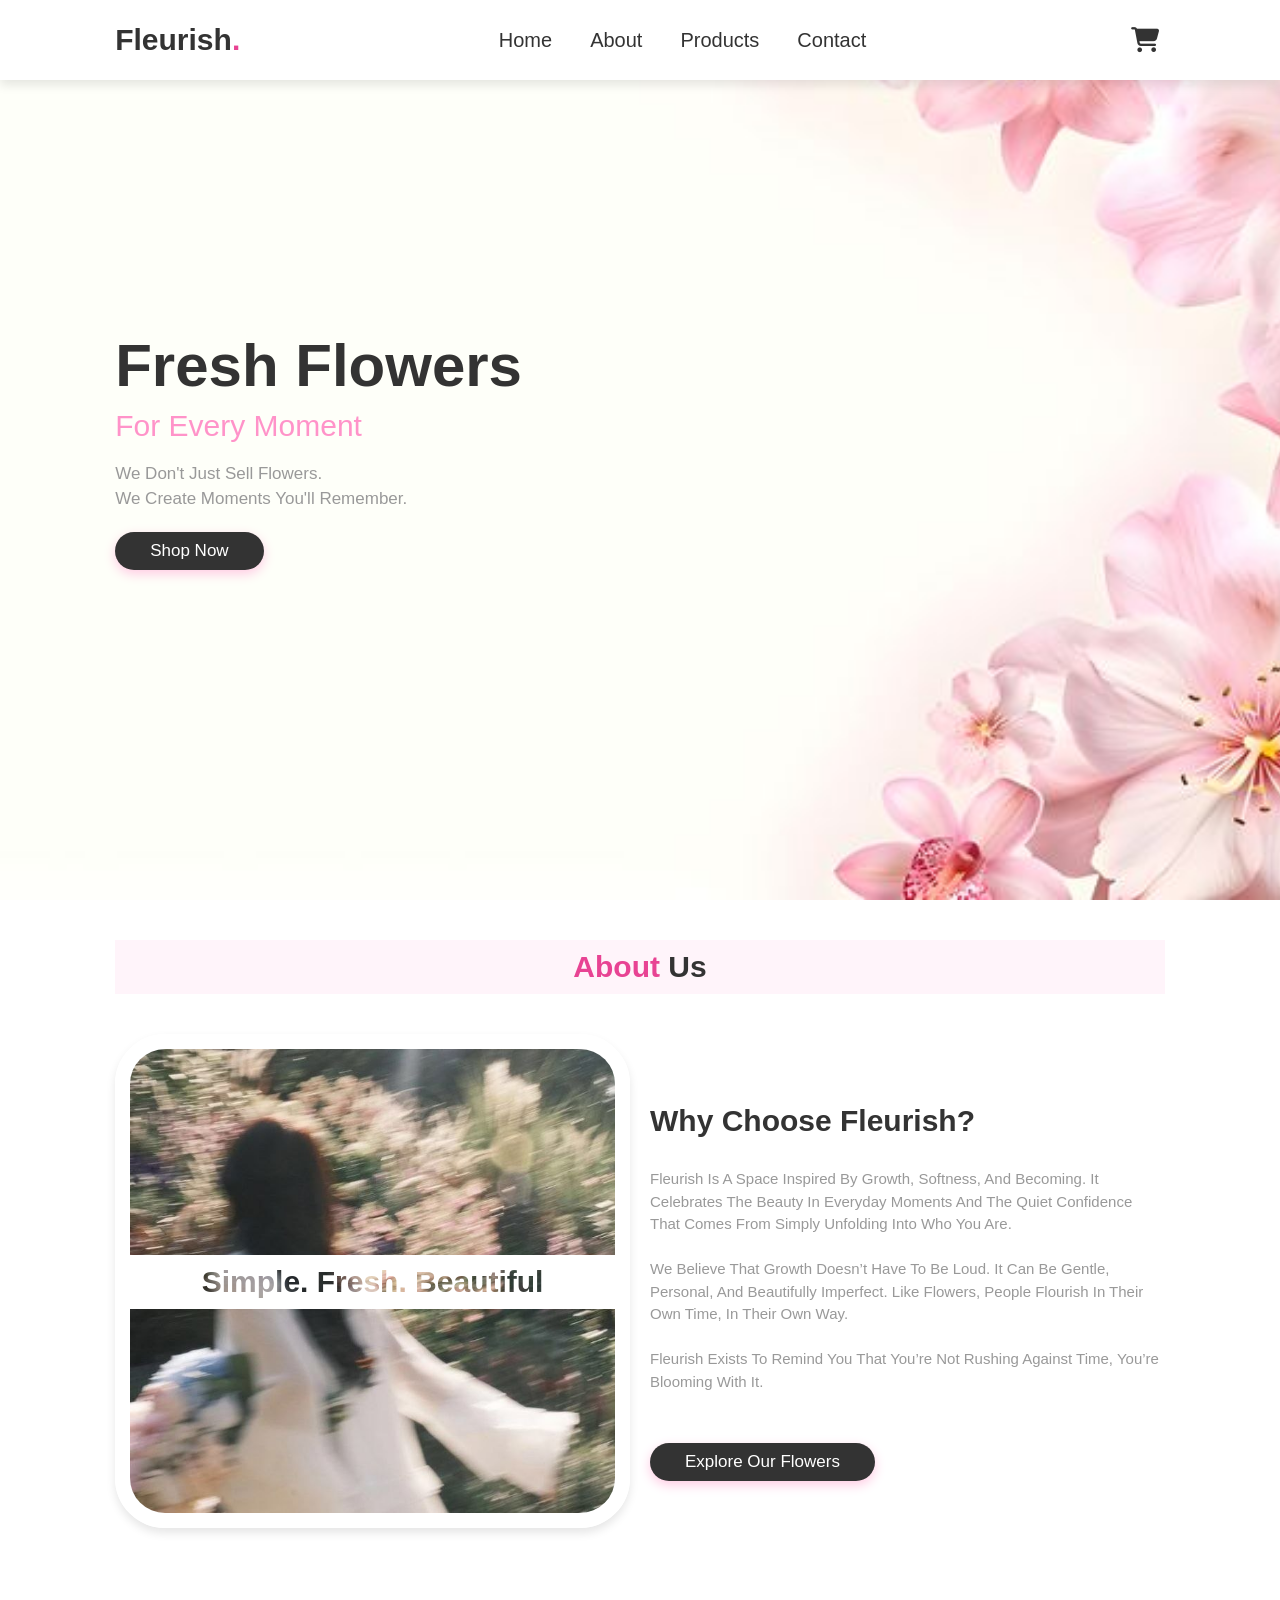
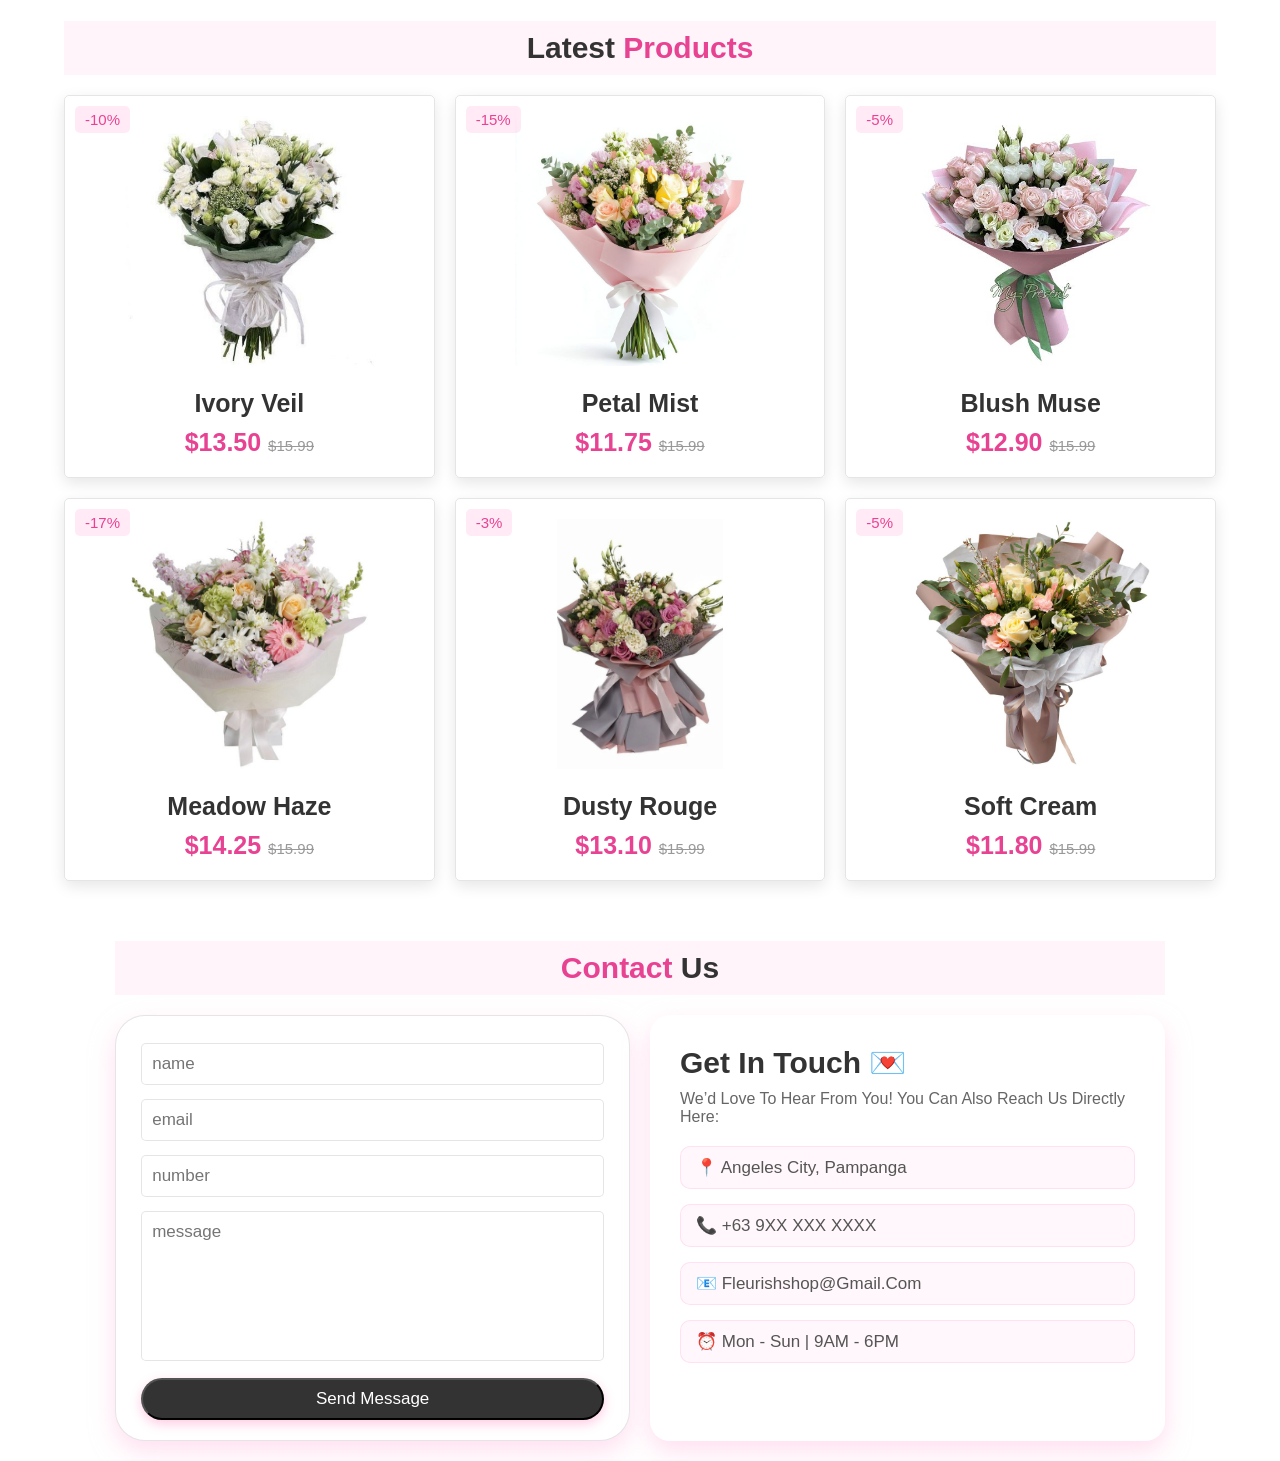
==== index.html @ f541d5a8 "Rename flower.html to index.html" ====
<!DOCTYPE html>
<html lang="en">
<head>
<meta charset="UTF-8">
<title>Fleurish 🌷</title>

<link rel="stylesheet" href="https://cdnjs.cloudflare.com/ajax/libs/font-awesome/6.5.0/css/all.min.css">
<link rel="stylesheet" href="flower1.css">
</head>

<body>

<header>

    <div class="menu-icon" onclick="toggleMenu()">
    <i class="fas fa-bars"></i></div>
    <a href="#" class="logo">fleurish<span>.</span></a>

    <nav class="navbar">
        <a href="#home">home</a>
        <a href="#about">about</a>
        <a href="#products">products</a>
        <a href="#contact">contact</a>
    </nav>

    <div class="icons">
        <a onclick="openCart()"><i class="fa-solid fa-cart-shopping"></i></a>

    </div>

</header>
<section class="home" id="home">

    <div class="content">
        <h3>Fresh Flowers</h3>
        <span>for Every Moment</span>
        <p>We Don't just sell flowers. <br>
            We create moments you'll remember.
        </p>
       <a href="#about" class="btn">Shop Now</a>
    </div>
</section>

<section class="about"  id="about">
    
    <h1 class="heading"> <span> about </span> us </h1>
    
    <div class="row">
        <div class="picture-container">
        <img src="images/aboutus.jpg" alt="about us";>
        <h3>Simple. Fresh. Beautiful</h3>
        </div>


    <div class="content">
        <h3>Why Choose Fleurish?</h3>

   <p> Fleurish is a space inspired by growth, softness, and becoming. It celebrates the beauty in everyday moments and the quiet confidence that comes from simply unfolding into who you are. <br>

<br> We believe that growth doesn’t have to be loud. It can be gentle, personal, and beautifully imperfect. Like flowers, people flourish in their own time, in their own way.<br>

<br> Fleurish exists to remind you that you’re not rushing against time, you’re blooming with it.</p>
       <a href="#products" class="btn">Explore our Flowers</a>
        </div>
    </div>
</section>

<section class="products" id="products">

    <h1 class="heading"> latest <span>products</span></h1>

    <div class="box-container">

        <div class="box">
            <span class="discount">-10%</span>
            <div class="image">
                <img src="images/white.jpg" alt="">
                <div class="icons">
                    <a href="#" class="fas fa-heart"></a>
                    <a href="#" class="cart-btn">add to cart</a>
                    <a href="#" class="fas fa-share"></a>
                </div>
            </div>
            <div class="content">
                <h3>Ivory Veil</h3>
                <div class="price"> $13.50 <span>$15.99</span></div>
            </div>
        </div>

     <div class="box">
            <span class="discount">-15%</span>
            <div class="image">
                <img src="images/pic2.jpg" alt="">
                <div class="icons">
                    <a href="#" class="fas fa-heart"></a>
                    <a href="#" class="cart-btn">add to cart</a>
                    <a href="#" class="fas fa-share"></a>
                </div>
            </div>
            <div class="content">
                <h3>Petal Mist</h3>
                <div class="price"> $11.75 <span>$15.99</span></div>
            </div>
        </div>

    <div class="box">
            <span class="discount">-5%</span>
            <div class="image">
                <img src="images/pic3.jpg" alt="">
                <div class="icons">
                    <a href="#" class="fas fa-heart"></a>
                    <a href="#" class="cart-btn">add to cart</a>
                    <a href="#" class="fas fa-share"></a>
                </div>
            </div>
            <div class="content">
                <h3>Blush Muse</h3>
                <div class="price"> $12.90 <span>$15.99</span></div>
            </div>
        </div>

        <div class="box">
            <span class="discount">-17%</span>
            <div class="image">
                <img src="images/pic4.jpg" alt="">
                <div class="icons">
                    <a href="#" class="fas fa-heart"></a>
                    <a href="#" class="cart-btn">add to cart</a>
                    <a href="#" class="fas fa-share"></a>
                </div>
            </div>
            <div class="content">
                <h3>Meadow Haze</h3>
                <div class="price"> $14.25 <span>$15.99</span></div>
            </div>
        </div>

        <div class="box">
            <span class="discount">-3%</span>
            <div class="image">
                <img src="images/purple.jpg" alt="">
                <div class="icons">
                    <a href="#" class="fas fa-heart"></a>
                    <a href="#" class="cart-btn">add to cart</a>
                    <a href="#" class="fas fa-share"></a>
                </div>
            </div>
            <div class="content">
                <h3>Dusty Rouge</h3>
                <div class="price"> $13.10 <span>$15.99</span></div>
            </div>
        </div>

        <div class="box">
            <span class="discount">-5%</span>
            <div class="image">
                <img src="images/pic9.jpg" alt="">
                <div class="icons">
                    <a href="#" class="fas fa-heart"></a>
                    <a href="#" class="cart-btn">add to cart</a>
                    <a href="#" class="fas fa-share"></a>
                </div>
            </div>
            <div class="content">
                <h3>Soft Cream</h3>
                <div class="price"> $11.80 <span>$15.99</span></div>
            </div>
        </div>
        </div>
 </section>

<section class="contact" id="contact">
    
    <h1 class="heading"> <span> contact </span>us</h1>

    <div class="row">

        <form action="">
            <input type="text" placeholder="name" class="box">
            <input type="email" placeholder="email" class="box">
            <input type="number" placeholder="number" class="box">
            <textarea name="" class="box" placeholder="message" id="" cols="30" rows="10"></textarea>
            <button type="button" class="btn" onclick="sendMessage()">Send Message</button>
        </form>
        <div class="details">
    <h3>Get in Touch 💌</h3>
    <p class="subtitle">We’d love to hear from you! You can also reach us directly here:</p>

    <div class="info">
        <p>📍 Angeles City, Pampanga</p>
        <p>📞 +63 9XX XXX XXXX</p>
        <p>📧 fleurishshop@gmail.com</p>
        <p>⏰ Mon - Sun | 9AM - 6PM</p>
    </div>
</div>
    </div>
</section>

    </div>

<div id="favPopup" class="fav-popup"> Added to Favorites</div>

<div id="cartPanel" class="cart-panel"> <!-- changed side-panel → cart-panel -->
    <h2>Your Cart 🛒</h2>

    <div id="cartItems">
        <p id="emptyMsg">Your cart is empty 😭</p>
    </div>

    <h3 id="totalPrice">Total: $0</h3>

    <div class="checkout-box">
        <h3>Delivery</h3>
        <select>
            <option>Standard</option>
            <option>Express</option>
            <option>Same Day</option>
        </select>

        <h3>Payment</h3>
        <div class="payment-method">
            <label><input type="radio" name="pay"> Cash on Delivery</label><br>
            <label><input type="radio" name="pay"> GCash</label><br>
            <label><input type="radio" name="pay"> Card</label>
        </div>

        <button onclick="checkout()">Place Order</button>
        <button onclick="closeCart()" class="close-btn">Close</button> <!-- fixed class -->
    </div>
</div>

<!-- LOADING -->
<div id="loading" class="popup">
    <h2>Processing Payment...</h2>
    <div class="loader"></div>
</div>

<!-- TOAST -->
<div id="toast"></div>

<div id="successPopup" class="success-popup">
    <h2>Order Successful.</h2>
    <p>Thank you for ordering!</p>
</div>

<script src="flower2.js"></script>

</body>
</html>
---- flower1.css ----
:root{
    --pink:#e84393;
}

*{
   margin: 0;
   padding: 0;
   box-sizing: border-box;
   font-family: Verdana, Geneva, Tahoma, sans-serif;
   text-decoration: none;
   text-transform: capitalize;
   transition: .2s linear;
}

html{
    font-size: 62.5%;
    scroll-behavior: smooth;
    overflow-x: hidden;
}

section{
    padding: 2rem 9%;
}

.heading{
    text-align: center;
    font-size: 4rem;
    color: #333;
    padding: 1rem;
    margin: 2rem 0;
    background: rgba(255,51,153,.05);
}

.heading span{
    color:var(--pink);
}

.btn{
    display: inline-block;
    margin-top: 1rem;
    border-radius: 5rem;
    background:#333;
    color:#fff;
    padding: .9rem 3.5rem;
    cursor: pointer;
    font-size: 1.7rem;
    gap: 1;
    box-shadow: 0 4px 12px rgb(255, 203, 227);
}

.btn:hover{
    background: var(--pink);
    transform: translateY(-3px);
    box-shadow: 0 8px 20px rgba (0,0,0,0.15);
}

header{
    position: fixed;
    top: 0;
    left: 0;
    right: 0;
    background: #fff;
    padding: 2rem 9%;
    display: flex;
    align-items: center;
    justify-content: space-between;
    z-index: 1000;
    box-shadow: 0 .5rem 1rem rgba(0,0,0,.1);
}

header .logo{
    font-size: 3rem;
    font-weight: bolder;
    color: #333;
}

header .logo span{
    color: var(--pink);
}

header .navbar{
    display: flex;
    gap: 3.8rem;
    flex: 1;
    justify-content: center;
}

header .navbar a{
    font-size: 2rem;
    color: #333;
}

header .navbar a:hover{
    color: var(--pink);
}

header .icons a{
    font-size: 2.5rem;
    color: #333;
}


.home{
   display: flex;
   align-items: center;
   min-height: 100vh;
   background: url("wallpaper.jpg") no-repeat;
   background-size: cover;
   background-position: center;
   
}

.home .content{
    max-width: 50rem;
}

.home .content h3{
    font-size: 6rem;
    color:#333;
}

.home .content span{
    font-size: 3rem;
    color: rgba(255, 137, 196, 0.918);
    padding: 1rem 0;
    line-height: 1.7;
}

.home .content p{
    font-size: 1.7rem;
    color:#999;
    padding: 1rem 0;
    line-height: 1.5;
}

@media (max-width:991px){
    html{
        font-size:55%;
    }

    header{
        padding:2rem;
    }

    section{
        padding:2rem;
    }
}

@media (max-width:768px){

    .menu-icon{
        display:block;
    }

    header .navbar{
        position:absolute;
        top:100%;
        left:-100%;
        width:100%;
        background:#fff;
        flex-direction:column;
        text-align:center;
        transition:0.3s;
        box-shadow:0 .5rem 1rem rgba(0,0,0,.1);
    }

    header .navbar a{
        display:block;
        padding:1.5rem;
        font-size:2rem;
    }

    header .navbar.active{
        left:0;
    }

      .products .box-container{
        grid-template-columns: repeat(2, 1fr);
    }

    .products .box-container .box{
        flex: 0 0 calc(50% - 2rem);
    }
}

header .icons{
    display: flex;
    align-items: center;
    gap: 1.5rem;
    margin-left:auto;
}

header .icons a{
    font-size: 2.5rem;
    color: #333;
    display: flex;
    align-items: center;
    justify-content: center;
    width: 4rem;
    height: 4rem;
}

header .icons a:hover{
    color: var(--pink);
}

.menu-icon{
    font-size: 3rem;
    cursor: pointer;
    display: none;
}
@media (max-width:450px){

    html{
        font-size:50%;
    }

    header{
        padding:2rem;
    }

    section{
        padding:2rem;
    }
    
     .products .box-container{
        gap: 1.5rem;
    }

     .products .box-container .box{
        flex: 0 0 100%;
        max-width: 100%;
    }
    
}

.heading{
    font-size: 3rem;
}

.about .row{
    display: flex;
    align-items: center;
    gap:2rem;
    flex-wrap: wrap;
    padding: 2rem 0;
    padding-bottom:3rem;
}

.about .row .picture-container{
    flex: 1 1 40rem;
    position: relative;
}

.about .row .picture-container img{
    width: 100%;
    border: 1.5rem solid #fff;
    border-radius: 5rem;
    box-shadow: 0 .5rem 1rem rgba(0,0,0,.1);
    height:100%;
    object-fit:cover;
}

.about .row .picture-container h3{
    position: absolute;
    top: 50%; transform: translateY(-50%);
    font-size: 3rem;
    background: #fff;
    width: 100%;
    padding: 1rem 2rem;
    text-align:center;
    mix-blend-mode: screen;
}

.about .row .content{
    flex:1 1 40rem;
}

.about .row .content h3{
    font-size: 3rem;
    line-height: 2.5;
    color: #333;
}

.about .row .content p{
    font-size: 1.5rem;
    color: #999;
    padding: 4rem 0;
    padding-top: 1rem;
    line-height: 1.5;
}

.products{
    padding: 2rem 5%;
}
.products .box-container{
    display:flex;
    flex-wrap: wrap;
    gap: 2rem;
    justify-content: center;
    align-items: stretch;
}

.products .box-container .box{
    flex: 1 1 300px;
    margin:0;
    box-shadow: 0 .5rem 1.5rem rgba(0,0,0,.1);
    border-radius: .5rem;
    border: .1rem solid rgba(0,0,0,.1);
    position: relative;
}

.products .box-container .box .discount{
    position: absolute;
    top:1rem; 
    left:1rem;
    padding: .5rem 1rem; 
    font-size: 1.5rem;
    color: var(--pink);
    background: rgba(255,51,153,.1);
    z-index: 1;
    border-radius: .5rem;
}

.products .box-container .box .image{
    position: relative;
    text-align: center;
    padding-top: 2rem;
    overflow: hidden;
}

.products .box-container .box .image img{
    height:25rem;
}

.products .box-container .box:hover .image img{
    transform: scale(1.1);
}

.products .box-container .box .image .icons{
    position:absolute;
    bottom:-7rem; left:0; right:0;
    display:flex;
}

.products .box-container .box:hover .image .icons{
    bottom:0;
}

.products .box-container .box .image .icons a{
    height:5rem;
    line-height: 5rem;
    font-size:2rem;
    width:50%;
    background: var(--pink);
    color: #fff;

}

.products .box-container .box .image .icons .cart-btn{
    border-left: .1rem solid #fff7;
    border-right: .1rem solid #fff7;
    width:100%;
}

.products .box-container .box .image .icons a:hover{
    background: #333;
}

.products .box-container .box .content{
    padding:2rem;
    text-align: center;
}

.products .box-container .box .content h3{
    font-size: 2.5rem;
    color:#333;
}

.products .box-container .box .content .price{
    font-size: 2.5rem;
    color:var(--pink);
    font-weight: bolder;
    padding-top: 1rem;
}

.products .box-container .box .content .price span{
    font-size: 1.5rem;
    color:#999;
    font-weight: lighter;
    text-decoration: line-through;
}

.contact .row{
    display:flex;
    flex-wrap:wrap;
    gap: 2rem;
    align-items: stretch; /* equal height */
}

/* FORM */
.contact .row form{
    flex:1 1 45rem;
    padding:2rem 2.5rem;
    box-shadow: 0 1rem 2.5rem rgba(255, 201, 228, .6);
    border: .1rem solid rgba(0,0,0,.1);
    background: #fff;
    border-radius: 3rem;

    display: flex;
    flex-direction: column;
}

/* INPUT BOX */
.contact .row form .box{
    padding:1rem;
    font-size: 1.7rem;
    color:#333;
    text-transform: none;
    border: .1rem solid rgba(0,0,0,.1);
    border-radius: .5rem;
    margin:.7rem 0;
    width:100%;
}

.contact .row form .box:focus{
    border-color: #ff69b4;
    box-shadow: 0 0 1.2rem rgba(255,105,180,.6);
    outline: none;
}

/* TEXTAREA */
.contact .row form textarea{
    height: 15rem;
    resize:none;
}

/* DETAILS CARD */
.contact .details{
    flex:1 1 45rem;
    padding: 3rem;
    background: #fff;
    border-radius: 2rem;
    box-shadow: 0 1rem 2.5rem rgba(255, 201, 228, .6);

    display: flex;
    flex-direction: column;
    justify-content: flex-start; /* FIX: prevents text being pushed down */
}

/* TITLE */
.contact .details h3{
    font-size: 3rem;
    margin-bottom: 1rem;
    color: #333;
    font-weight: 600;
}

/* SUBTITLE */
.contact .details .subtitle{
    font-size: 1.6rem;
    color: #666;
    margin-bottom: 2rem;
}

/* INFO WRAPPER */
.contact .details .info{
    display: flex;
    flex-direction: column;
    gap: 1.5rem;
}

/* INFO BOX */
.contact .details .info p{
    font-size: 1.7rem;
    color: #555;
    display: flex;
    align-items: center;
    gap: 1rem;
    padding: 1rem 1.5rem;
    background: #fff7fb;
    border-radius: 1rem;
    border: 1px solid rgba(255,105,180,.15);
    transition: 0.3s;
}

/* HOVER */
.contact .details .info p:hover{
    transform: translateX(5px);
    background: #ffe6f0;
}
/* ===== CART & WISHLIST UI ===== */
.cart-panel {
    position: fixed;
    top: 0;
    right: -100%;
    width: 400px; /* FIXED (from 350px) */
    max-width: 90%; /* ADDED */
    height: 100%;
    background: #fff;
    box-shadow: -5px 0 15px rgba(0,0,0,0.2);
    padding: 2rem;
    transition: 0.3s;
    z-index: 9999;
    overflow-y: auto;
}

.cart-panel.active {
    right: 0;
}

.cart-panel h2 {
    margin-bottom: 1rem;
}

/* ===== CART ITEM ===== */
.cart-item {
    display: flex;
    gap: 1.5rem;
    margin-bottom: 2rem;
    align-items: center;
}

.cart-item img {
    width: 60px;
    height: 60px;
    object-fit: cover;
    border-radius: 10px;
}

.cart-item h4 {
    font-size: 1.6rem !important;
    margin-bottom: 0.3rem;
}

.cart-item p {
    font-size: 1.3rem !important;
    color: #e84393;
}

/* ===== SIDE PANEL ===== */
.side-panel{
    position: fixed;
    top: 0;
    right: -100%;
    width: 350px;
    height: 100%;
    background: #fff;
    box-shadow: -2px 0 20px rgba(0,0,0,.2);
    z-index: 3000;
    padding: 2rem;
    overflow-y: auto;
    transition: .3s;
}

.side-panel.active{
    right: 0;
}

.item{
    display: flex;
    gap: 1.5rem;
    margin-bottom: 2rem;
    align-items: center;
    border-bottom: 1px solid #eee;
    padding-bottom: 1.2rem;
}

/* ===== IMAGE FIX ===== */
.item img {
    width: 75px;
    height: 75px;
    object-fit: cover;
    border-radius: 10px;
}

/* ===== PRICE FIX ===== */
.item p {
    font-size: 15px;
    font-weight: 500;
}

.item h4{
    font-size: 1.6rem !important;
    margin-bottom: 0.3rem;
}


/* ===== QTY ===== */
.qty{
    display: flex;
    gap: .5rem;
    align-items: center;
}

.qty button{
    padding: .3rem .7rem;
    border: none;
    background: var(--pink);
    color: #fff;
    cursor: pointer;
}

/* ===== CHECKOUT ===== */
.checkout-box{
    margin-top: 2rem;
    padding-top: 2rem;
    border-top: 1px solid #ddd;
}

/* ADDED SPACING FIX */
.checkout-box h3{
    margin-top: 1.5rem;
    margin-bottom: .5rem;
}

.checkout-box select{
    width: 100%;
    padding: .8rem;
    margin-top: .5rem;
    border-radius: 8px;
}

.payment-method{
    margin-top: 1rem;
}

/* ===== POPUPS ===== */
.popup{
     position: fixed; 
     top: 50%; 
     left: 50%; 
     transform: translate(-50%, -50%); 
     background: #fff; 
     padding: 2rem; 
     box-shadow: 0 0 20px rgba(0,0,0,.2); 
     display: none; 
     z-index: 2000; 
     border-radius: 1rem; 
     width: 320px; 
    }

/* ===== TOAST ===== */
#toast{
    position: fixed;
    bottom: 20px;
    right: 20px;
    background: #333;
    color: #fff;
    padding: 1rem 2rem;
    border-radius: 1rem;
    display: none;
    font-size: 1.4rem !important;
    z-index: 3000;
}

/* ===== LOADER ===== */
.loader{
    width: 50px;
    height: 50px;
    border: 5px solid #ddd;
    border-top: 5px solid var(--pink);
    border-radius: 50%;
    animation: spin 1s linear infinite;
    margin: 1rem auto;
}

@keyframes spin{
    100%{transform: rotate(360deg);}
}

/* ===== FAVORITE POPUP ===== */
.fav-popup {
    position: fixed;
    top: 50%;
    left: 50%;
    transform: translate(-50%, -50%) scale(0.5);
    background: #e84393;
    color: #fff;
    padding: 1.5rem 3rem;
    border-radius: 20px;
    font-size: 2rem;
    opacity: 0;
    z-index: 9999;
    transition: 0.3s ease;
}

.fav-popup.show {
    opacity: 1;
    transform: translate(-50%, -50%) scale(1);
}

/* ===== BUTTON FIXES ===== */
.checkout-box button{
    width: 100%;
    padding: 1.2rem;
    font-size: 1.6rem;
    border: none;
    border-radius: 10px;
    background: var(--pink);
    color: #fff;
    cursor: pointer;
    margin-top: 1rem;
    transition: 0.3s;
}

.checkout-box button:hover{
    background: #333;
}

.close-btn{
    width: 100%;
    padding: 1.2rem;
    font-size: 1.6rem;
    border: none;
    border-radius: 10px;
    background: #333;
    color: #fff;
    cursor: pointer;
    margin-top: 1rem;
    transition: 0.3s;
}

.close-btn:hover{
    background: var(--pink);
}

/* ===== SUCCESS POPUP ===== */
.success-popup{
    position: fixed;
    top: 50%;
    left: 50%;
    transform: translate(-50%, -50%) scale(0.7);
    background: whitesmoke;
    padding: 3rem;
    border-radius: 20px;
    text-align: center;
    box-shadow: 0 0 25px rgba(0,0,0,.2);
    z-index: 9999;
    display: none;
    transition: 0.3s ease;
}

.success-popup.show{
    display: block;
    transform: translate(-50%, -50%) scale(1);
}

.success-popup h2{
    font-size: 2.5rem;
    color: var(--pink);
    margin-bottom: 1rem;
}

.success-popup p{
    font-size: 1.5rem;
    color: #333;
}

/* ===== ENSURE BASE FONT SIZE ===== */
body{
    font-size: 15px;
}

#loading.popup {
    width: 320px;
    padding: 2rem;
    text-align: center;
}

#loading.popup h2 {
    font-size: 1.8rem;
    margin-bottom: 1rem;
}
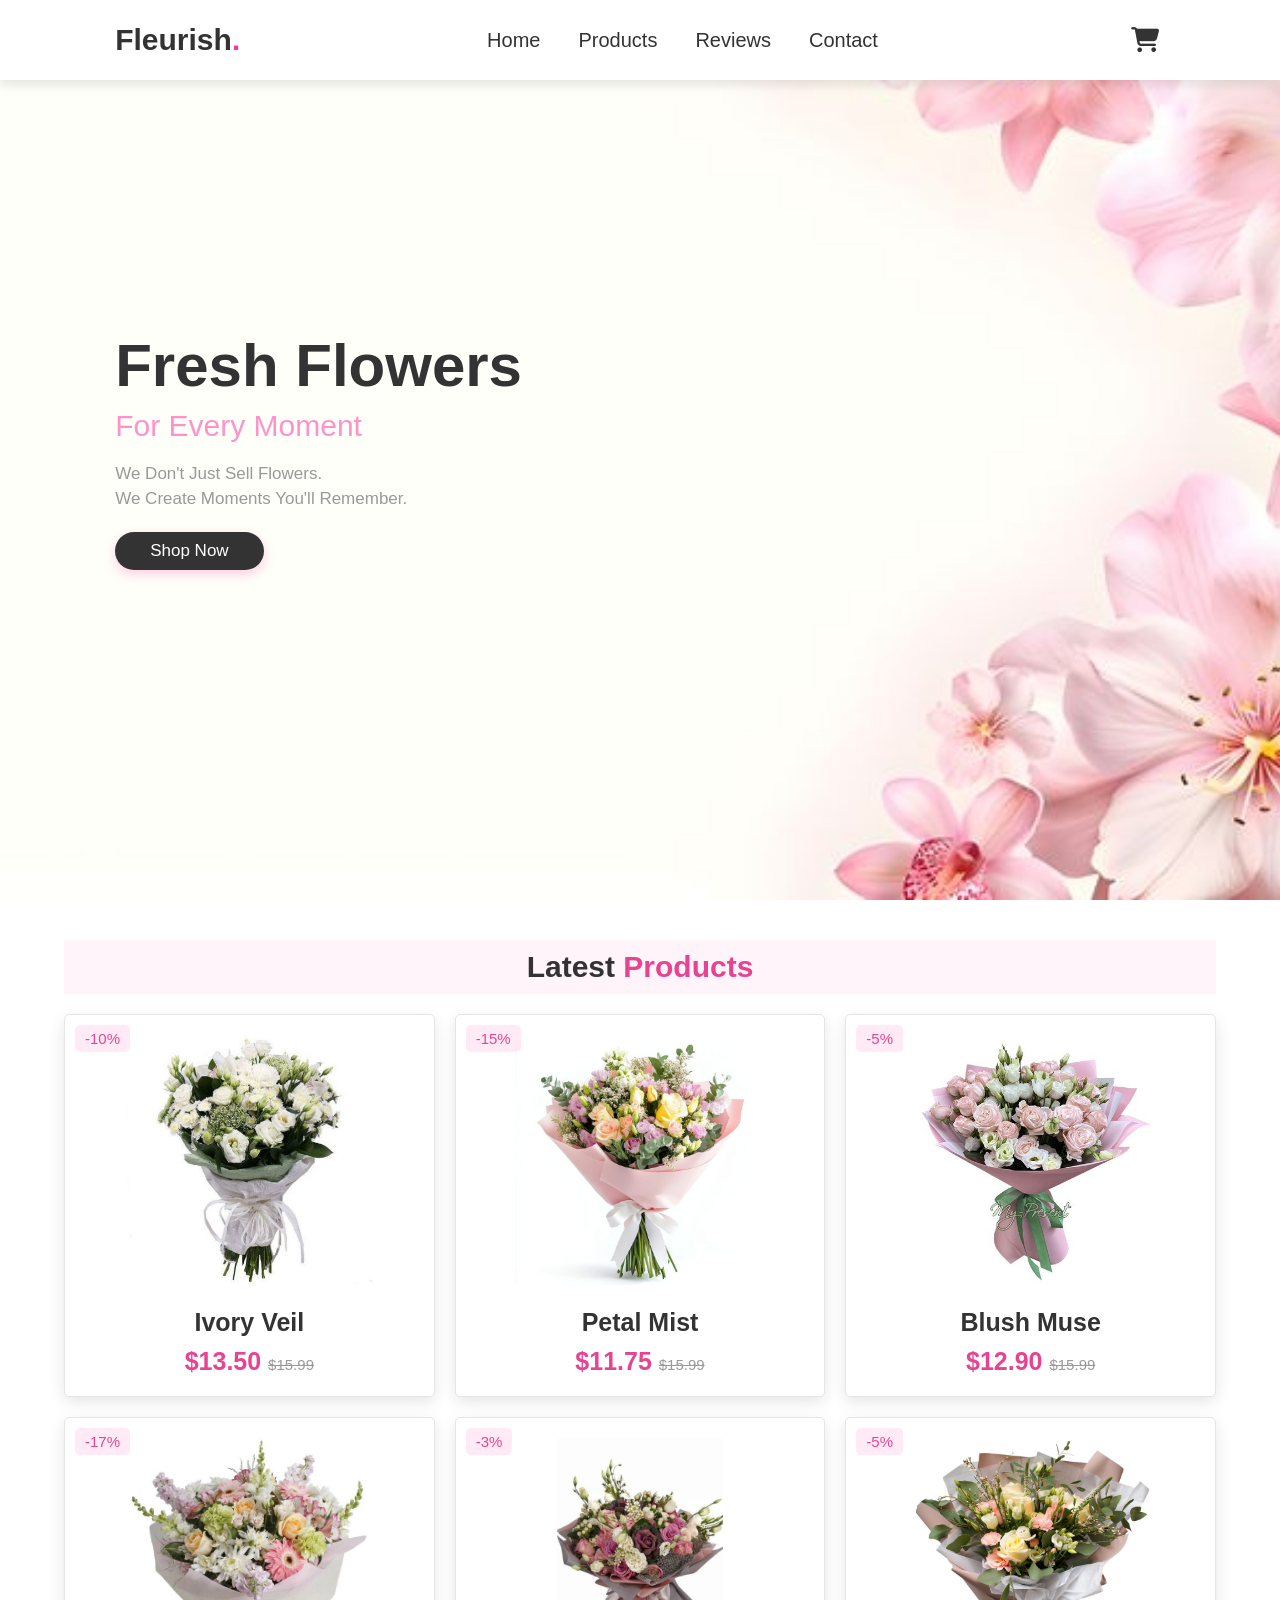
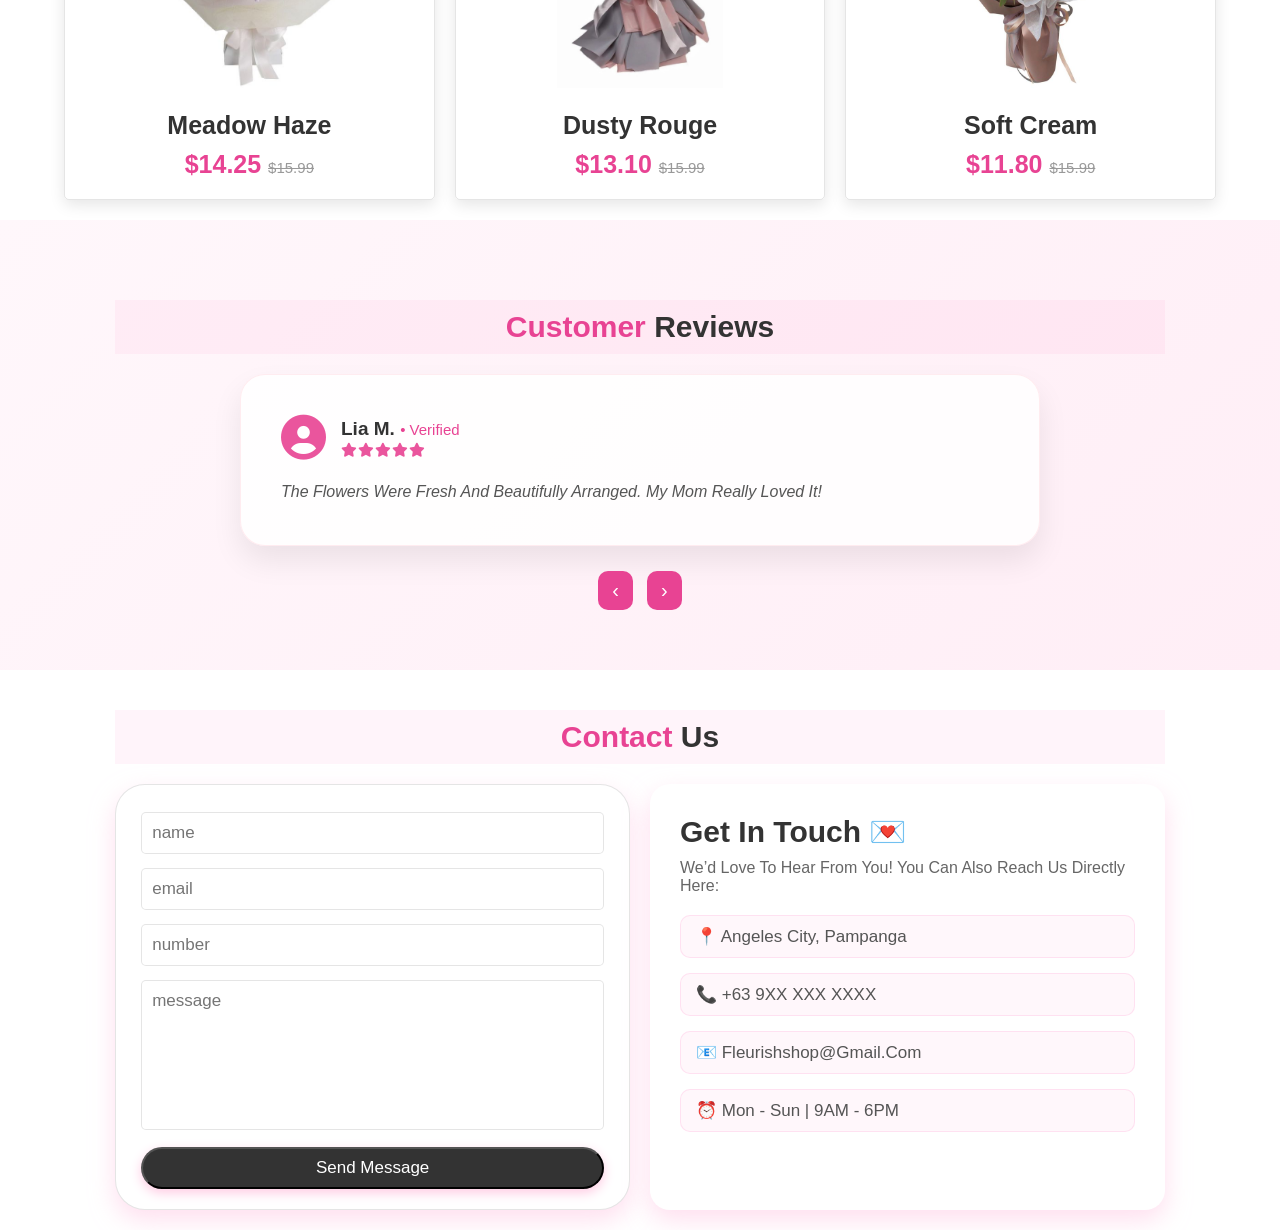
==== commit 62706911: "updated website" ====
--- a/index.html
+++ b/index.html
@@ -5,21 +5,22 @@
 <title>Fleurish 🌷</title>
 
 <link rel="stylesheet" href="https://cdnjs.cloudflare.com/ajax/libs/font-awesome/6.5.0/css/all.min.css">
-<link rel="stylesheet" href="flower1.css">
+<link rel="stylesheet" href="style.css">
+
 </head>
 
+
 <body>
 
 <header>
-
     <div class="menu-icon" onclick="toggleMenu()">
     <i class="fas fa-bars"></i></div>
     <a href="#" class="logo">fleurish<span>.</span></a>
 
     <nav class="navbar">
         <a href="#home">home</a>
-        <a href="#about">about</a>
         <a href="#products">products</a>
+        <a href="#reviews">reviews</a>
         <a href="#contact">contact</a>
     </nav>
 
@@ -37,31 +38,7 @@
         <p>We Don't just sell flowers. <br>
             We create moments you'll remember.
         </p>
-       <a href="#about" class="btn">Shop Now</a>
-    </div>
-</section>
-
-<section class="about"  id="about">
-    
-    <h1 class="heading"> <span> about </span> us </h1>
-    
-    <div class="row">
-        <div class="picture-container">
-        <img src="images/aboutus.jpg" alt="about us";>
-        <h3>Simple. Fresh. Beautiful</h3>
-        </div>
-
-
-    <div class="content">
-        <h3>Why Choose Fleurish?</h3>
-
-   <p> Fleurish is a space inspired by growth, softness, and becoming. It celebrates the beauty in everyday moments and the quiet confidence that comes from simply unfolding into who you are. <br>
-
-<br> We believe that growth doesn’t have to be loud. It can be gentle, personal, and beautifully imperfect. Like flowers, people flourish in their own time, in their own way.<br>
-
-<br> Fleurish exists to remind you that you’re not rushing against time, you’re blooming with it.</p>
-       <a href="#products" class="btn">Explore our Flowers</a>
-        </div>
+       <a href="#products" class="btn">Shop Now</a>
     </div>
 </section>
 
@@ -168,6 +145,101 @@
         </div>
         </div>
  </section>
+
+ <section class="reviews" id="reviews">
+
+  <h1 class="heading"><span>customer</span> reviews</h1>
+
+  <div class="review-container">
+  <div class="review-box active">
+  <div class="user">
+    <i class="fa-solid fa-circle-user"></i>
+    <div>
+      <h3>Lia M. <span class="review-meta">• Verified</span></h3>
+      <div class="stars">
+        <i class="fas fa-star"></i>
+        <i class="fas fa-star"></i>
+        <i class="fas fa-star"></i>
+        <i class="fas fa-star"></i>
+        <i class="fas fa-star"></i>
+      </div>
+    </div>
+  </div>
+  <p>The flowers were fresh and beautifully arranged. My mom really loved it!</p>
+</div>
+
+<div class="review-box">
+  <div class="user">
+    <i class="fa-solid fa-circle-user"></i>
+    <div>
+      <h3>Noah R. <span class="review-meta">• Verified</span></h3>
+      <div class="stars">
+        <i class="fas fa-star"></i>
+        <i class="fas fa-star"></i>
+        <i class="fas fa-star"></i>
+        <i class="fas fa-star"></i>
+      </div>
+    </div>
+  </div>
+  <p>Very elegant bouquet. Perfect gift choice.</p>
+</div>
+
+<div class="review-box">
+  <div class="user">
+    <i class="fa-solid fa-circle-user"></i>
+    <div>
+      <h3>Ava K. <span class="review-meta">• Verified</span></h3>
+      <div class="stars">
+        <i class="fas fa-star"></i>
+        <i class="fas fa-star"></i>
+        <i class="fas fa-star"></i>
+        <i class="fas fa-star"></i>
+        <i class="fas fa-star"></i>
+      </div>
+    </div>
+  </div>
+  <p>Fast delivery and amazing quality. Highly recommended!</p>
+</div>
+
+<div class="review-box">
+  <div class="user">
+    <i class="fa-solid fa-circle-user"></i>
+    <div>
+      <h3>Eli S. <span class="review-meta">• Verified</span></h3>
+      <div class="stars">
+        <i class="fas fa-star"></i>
+        <i class="fas fa-star"></i>
+        <i class="fas fa-star"></i>
+        <i class="fas fa-star"></i>
+      </div>
+    </div>
+  </div>
+  <p>The bouquet looked exactly like the photos. Very satisfied!</p>
+</div>
+
+<div class="review-box">
+  <div class="user">
+    <i class="fa-solid fa-circle-user"></i>
+    <div>
+      <h3>Ella T. <span class="review-meta">• Verified</span></h3>
+      <div class="stars">
+        <i class="fas fa-star"></i>
+        <i class="fas fa-star"></i>
+        <i class="fas fa-star"></i>
+        <i class="fas fa-star"></i>
+        <i class="fas fa-star"></i>
+      </div>
+    </div>
+  </div>
+  <p>Perfect gift. Very aesthetic and fresh flowers.</p>
+</div>
+  </div>
+  <div class="review-controls">
+    <button onclick="prevReview()">‹</button>
+    <button onclick="nextReview()">›</button>
+  </div>
+
+</section>
 
 <section class="contact" id="contact">
     
@@ -243,7 +315,7 @@
     <p>Thank you for ordering!</p>
 </div>
 
-<script src="flower2.js"></script>
+<script src="script.js"></script>
 
 </body>
 </html>
--- a/style.css
+++ b/style.css
@@ -0,0 +1,846 @@
+:root{
+    --pink:#e84393;
+}
+
+*{
+   margin: 0;
+   padding: 0;
+   box-sizing: border-box;
+   font-family: Verdana, Geneva, Tahoma, sans-serif;
+   text-decoration: none;
+   text-transform: capitalize;
+   transition: .2s linear;
+}
+
+html{
+    font-size: 62.5%;
+    scroll-behavior: smooth;
+    overflow-x: hidden;
+}
+
+section{
+    padding: 2rem 9%;
+}
+
+.heading{
+    text-align: center;
+    font-size: 4rem;
+    color: #333;
+    padding: 1rem;
+    margin: 2rem 0;
+    background: rgba(255,51,153,.05);
+}
+
+.heading span{
+    color:var(--pink);
+}
+
+.btn{
+    display: inline-block;
+    margin-top: 1rem;
+    border-radius: 5rem;
+    background:#333;
+    color:#fff;
+    padding: .9rem 3.5rem;
+    cursor: pointer;
+    font-size: 1.7rem;
+    gap: 1;
+    box-shadow: 0 4px 12px rgb(255, 203, 227);
+}
+
+.btn:hover{
+    background: var(--pink);
+    transform: translateY(-3px);
+    box-shadow: 0 8px 20px rgba (0,0,0,0.15);
+}
+
+header{
+    position: fixed;
+    top: 0;
+    left: 0;
+    right: 0;
+    background: #fff;
+    padding: 2rem 9%;
+    display: flex;
+    align-items: center;
+    justify-content: space-between;
+    z-index: 1000;
+    box-shadow: 0 .5rem 1rem rgba(0,0,0,.1);
+}
+
+header .logo{
+    font-size: 3rem;
+    font-weight: bolder;
+    color: #333;
+}
+
+header .logo span{
+    color: var(--pink);
+}
+
+header .navbar{
+    display: flex;
+    gap: 3.8rem;
+    flex: 1;
+    justify-content: center;
+}
+
+header .navbar a{
+    font-size: 2rem;
+    color: #333;
+}
+
+header .navbar a:hover{
+    color: var(--pink);
+}
+
+header .icons a{
+    font-size: 2.5rem;
+    color: #333;
+}
+
+
+.home{
+   display: flex;
+   align-items: center;
+   min-height: 100vh;
+   background: url("images/wallpaper.jpg") no-repeat;
+   background-size: cover;
+   background-position: center;
+   
+}
+
+.home .content{
+    max-width: 50rem;
+}
+
+.home .content h3{
+    font-size: 6rem;
+    color:#333;
+}
+
+.home .content span{
+    font-size: 3rem;
+    color: rgba(255, 137, 196, 0.918);
+    padding: 1rem 0;
+    line-height: 1.7;
+}
+
+.home .content p{
+    font-size: 1.7rem;
+    color:#999;
+    padding: 1rem 0;
+    line-height: 1.5;
+}
+
+@media (max-width:991px){
+    html{
+        font-size:55%;
+    }
+
+    header{
+        padding:2rem;
+    }
+
+    section{
+        padding:2rem;
+    }
+}
+
+@media (max-width:768px){
+
+    .menu-icon{
+        display:block;
+    }
+
+    header .navbar{
+        position:absolute;
+        top:100%;
+        left:-100%;
+        width:100%;
+        background:#fff;
+        flex-direction:column;
+        text-align:center;
+        transition:0.3s;
+        box-shadow:0 .5rem 1rem rgba(0,0,0,.1);
+    }
+
+    header .navbar a{
+        display:block;
+        padding:1.5rem;
+        font-size:2rem;
+    }
+
+    header .navbar.active{
+        left:0;
+    }
+
+      .products .box-container{
+        grid-template-columns: repeat(2, 1fr);
+    }
+
+    .products .box-container .box{
+        flex: 0 0 calc(50% - 2rem);
+    }
+}
+
+header .icons{
+    display: flex;
+    align-items: center;
+    gap: 1.5rem;
+    margin-left:auto;
+}
+
+header .icons a{
+    font-size: 2.5rem;
+    color: #333;
+    display: flex;
+    align-items: center;
+    justify-content: center;
+    width: 4rem;
+    height: 4rem;
+}
+
+header .icons a:hover{
+    color: var(--pink);
+}
+
+.menu-icon{
+    font-size: 3rem;
+    cursor: pointer;
+    display: none;
+}
+@media (max-width:450px){
+
+    html{
+        font-size:50%;
+    }
+
+    header{
+        padding:2rem;
+    }
+
+    section{
+        padding:2rem;
+    }
+    
+     .products .box-container{
+        gap: 1.5rem;
+    }
+
+     .products .box-container .box{
+        flex: 0 0 100%;
+        max-width: 100%;
+    }
+    
+}
+
+.heading{
+    font-size: 3rem;
+}
+
+.products{
+    padding: 2rem 5%;
+}
+.products .box-container{
+    display:flex;
+    flex-wrap: wrap;
+    gap: 2rem;
+    justify-content: center;
+    align-items: stretch;
+}
+
+.products .box-container .box{
+    flex: 1 1 300px;
+    margin:0;
+    box-shadow: 0 .5rem 1.5rem rgba(0,0,0,.1);
+    border-radius: .5rem;
+    border: .1rem solid rgba(0,0,0,.1);
+    position: relative;
+}
+
+.products .box-container .box .discount{
+    position: absolute;
+    top:1rem; 
+    left:1rem;
+    padding: .5rem 1rem; 
+    font-size: 1.5rem;
+    color: var(--pink);
+    background: rgba(255,51,153,.1);
+    z-index: 1;
+    border-radius: .5rem;
+}
+
+.products .box-container .box .image{
+    position: relative;
+    text-align: center;
+    padding-top: 2rem;
+    overflow: hidden;
+}
+
+.products .box-container .box .image img{
+    height:25rem;
+}
+
+.products .box-container .box:hover .image img{
+    transform: scale(1.1);
+}
+
+.products .box-container .box .image .icons{
+    position:absolute;
+    bottom:-7rem; left:0; right:0;
+    display:flex;
+}
+
+.products .box-container .box:hover .image .icons{
+    bottom:0;
+}
+
+.products .box-container .box .image .icons a{
+    height:5rem;
+    line-height: 5rem;
+    font-size:2rem;
+    width:50%;
+    background: var(--pink);
+    color: #fff;
+
+}
+
+.products .box-container .box .image .icons .cart-btn{
+    border-left: .1rem solid #fff7;
+    border-right: .1rem solid #fff7;
+    width:100%;
+}
+
+.products .box-container .box .image .icons a:hover{
+    background: #333;
+}
+
+.products .box-container .box .content{
+    padding:2rem;
+    text-align: center;
+}
+
+.products .box-container .box .content h3{
+    font-size: 2.5rem;
+    color:#333;
+}
+
+.products .box-container .box .content .price{
+    font-size: 2.5rem;
+    color:var(--pink);
+    font-weight: bolder;
+    padding-top: 1rem;
+}
+
+.products .box-container .box .content .price span{
+    font-size: 1.5rem;
+    color:#999;
+    font-weight: lighter;
+    text-decoration: line-through;
+}
+
+/* container */
+
+.reviews{
+    padding: 6rem 9%;
+    background: linear-gradient(135deg, #fff7fb, #ffeef6);
+}
+
+/* container */
+.review-container{
+    max-width: 800px;
+    margin: auto;
+}
+
+/* CARD (light glass style, NO blur = no lag) */
+.review-box{
+    display: none;
+    padding: 4rem;
+    border-radius: 2.5rem;
+
+    background: rgba(255, 255, 255, 0.85);
+    border: 1px solid rgba(255, 182, 193, 0.25);
+
+    box-shadow: 0 1.5rem 3rem rgba(0,0,0,0.08);
+
+    transition: all 0.3s ease;
+}
+
+/* active review */
+.review-box.active{
+    display: block;
+    animation: fadeIn 0.35s ease;
+}
+
+/* user section */
+.user{
+    display: flex;
+    align-items: center;
+    gap: 1.5rem;
+    margin-bottom: 1.8rem;
+}
+
+/* avatar */
+.user i{
+    font-size: 4.5rem;
+    color: var(--pink);
+    opacity: 0.9;
+}
+
+/* name */
+.user h3{
+    font-size: 1.9rem;
+    color: #333;
+}
+
+/* rating */
+.user span{
+    font-size: 1.5rem;
+    color: var(--pink);
+}
+
+/* text */
+.review-box p{
+    font-size: 1.6rem;
+    color: #555;
+    line-height: 1.7;
+    font-style: italic;
+}
+
+/* buttons */
+.review-controls{
+    text-align: center;
+    margin-top: 2.5rem;
+}
+
+.review-controls button{
+    background: var(--pink);
+    border: none;
+    color: #fff;
+    font-size: 2rem;
+    padding: .8rem 1.4rem;
+    margin: 0 .5rem;
+    border-radius: 1rem;
+    cursor: pointer;
+    transition: 0.3s;
+}
+
+.review-controls button:hover{
+    background: #333;
+    transform: translateY(-2px);
+}
+
+/* simple fade animation (FAST) */
+@keyframes fadeIn{
+    from{
+        opacity: 0;
+        transform: translateY(8px);
+    }
+    to{
+        opacity: 1;
+        transform: translateY(0);
+    }
+}
+
+.review-meta {
+    font-size: 1.2rem;
+    color: #999;
+    font-weight: normal;
+}
+
+.stars {
+    display: flex;
+    align-items: center;
+    gap: 1px; 
+    margin-top: 0.3rem;
+}
+
+.stars i {
+    color: #e84393;
+    font-size: 1.4rem;
+}
+
+/*contact*/
+
+.contact .row{
+    display:flex;
+    flex-wrap:wrap;
+    gap: 2rem;
+    align-items: stretch; /* equal height */
+}
+
+/* FORM */
+.contact .row form{
+    flex:1 1 45rem;
+    padding:2rem 2.5rem;
+    box-shadow: 0 1rem 2.5rem rgba(255, 201, 228, .6);
+    border: .1rem solid rgba(0,0,0,.1);
+    background: #fff;
+    border-radius: 3rem;
+
+    display: flex;
+    flex-direction: column;
+}
+
+/* INPUT BOX */
+.contact .row form .box{
+    padding:1rem;
+    font-size: 1.7rem;
+    color:#333;
+    text-transform: none;
+    border: .1rem solid rgba(0,0,0,.1);
+    border-radius: .5rem;
+    margin:.7rem 0;
+    width:100%;
+}
+
+.contact .row form .box:focus{
+    border-color: #ff69b4;
+    box-shadow: 0 0 1.2rem rgba(255,105,180,.6);
+    outline: none;
+}
+
+/* TEXTAREA */
+.contact .row form textarea{
+    height: 15rem;
+    resize:none;
+}
+
+/* DETAILS CARD */
+.contact .details{
+    flex:1 1 45rem;
+    padding: 3rem;
+    background: #fff;
+    border-radius: 2rem;
+    box-shadow: 0 1rem 2.5rem rgba(255, 201, 228, .6);
+
+    display: flex;
+    flex-direction: column;
+    justify-content: flex-start; /* FIX: prevents text being pushed down */
+}
+
+/* TITLE */
+.contact .details h3{
+    font-size: 3rem;
+    margin-bottom: 1rem;
+    color: #333;
+    font-weight: 600;
+}
+
+/* SUBTITLE */
+.contact .details .subtitle{
+    font-size: 1.6rem;
+    color: #666;
+    margin-bottom: 2rem;
+}
+
+/* INFO WRAPPER */
+.contact .details .info{
+    display: flex;
+    flex-direction: column;
+    gap: 1.5rem;
+}
+
+/* INFO BOX */
+.contact .details .info p{
+    font-size: 1.7rem;
+    color: #555;
+    display: flex;
+    align-items: center;
+    gap: 1rem;
+    padding: 1rem 1.5rem;
+    background: #fff7fb;
+    border-radius: 1rem;
+    border: 1px solid rgba(255,105,180,.15);
+    transition: 0.3s;
+}
+
+/* HOVER */
+.contact .details .info p:hover{
+    transform: translateX(5px);
+    background: #ffe6f0;
+}
+/* ===== CART & WISHLIST UI ===== */
+.cart-panel {
+    position: fixed;
+    top: 0;
+    right: -100%;
+    width: 400px; /* FIXED (from 350px) */
+    max-width: 90%; /* ADDED */
+    height: 100%;
+    background: #fff;
+    box-shadow: -5px 0 15px rgba(0,0,0,0.2);
+    padding: 2rem;
+    transition: 0.3s;
+    z-index: 9999;
+    overflow-y: auto;
+}
+
+.cart-panel.active {
+    right: 0;
+}
+
+.cart-panel h2 {
+    margin-bottom: 1rem;
+}
+
+/* ===== CART ITEM ===== */
+.cart-item {
+    display: flex;
+    gap: 1.5rem;
+    margin-bottom: 2rem;
+    align-items: center;
+}
+
+.cart-item img {
+    width: 60px;
+    height: 60px;
+    object-fit: cover;
+    border-radius: 10px;
+}
+
+.cart-item h4 {
+    font-size: 1.6rem !important;
+    margin-bottom: 0.3rem;
+}
+
+.cart-item p {
+    font-size: 1.3rem !important;
+    color: #e84393;
+}
+
+/* ===== SIDE PANEL ===== */
+.side-panel{
+    position: fixed;
+    top: 0;
+    right: -100%;
+    width: 350px;
+    height: 100%;
+    background: #fff;
+    box-shadow: -2px 0 20px rgba(0,0,0,.2);
+    z-index: 3000;
+    padding: 2rem;
+    overflow-y: auto;
+    transition: .3s;
+}
+
+.side-panel.active{
+    right: 0;
+}
+
+.item{
+    display: flex;
+    gap: 1.5rem;
+    margin-bottom: 2rem;
+    align-items: center;
+    border-bottom: 1px solid #eee;
+    padding-bottom: 1.2rem;
+}
+
+/* ===== IMAGE FIX ===== */
+.item img {
+    width: 75px;
+    height: 75px;
+    object-fit: cover;
+    border-radius: 10px;
+}
+
+/* ===== PRICE FIX ===== */
+.item p {
+    font-size: 15px;
+    font-weight: 500;
+}
+
+.item h4{
+    font-size: 1.6rem !important;
+    margin-bottom: 0.3rem;
+}
+
+
+/* ===== QTY ===== */
+.qty{
+    display: flex;
+    gap: .5rem;
+    align-items: center;
+}
+
+.qty button{
+    padding: .3rem .7rem;
+    border: none;
+    background: var(--pink);
+    color: #fff;
+    cursor: pointer;
+}
+
+/* ===== CHECKOUT ===== */
+.checkout-box{
+    margin-top: 2rem;
+    padding-top: 2rem;
+    border-top: 1px solid #ddd;
+}
+
+/* ADDED SPACING FIX */
+.checkout-box h3{
+    margin-top: 1.5rem;
+    margin-bottom: .5rem;
+}
+
+.checkout-box select{
+    width: 100%;
+    padding: .8rem;
+    margin-top: .5rem;
+    border-radius: 8px;
+}
+
+.payment-method{
+    margin-top: 1rem;
+}
+
+/* ===== POPUPS ===== */
+.popup{
+     position: fixed; 
+     top: 50%; 
+     left: 50%; 
+     transform: translate(-50%, -50%); 
+     background: #fff; 
+     padding: 2rem; 
+     box-shadow: 0 0 20px rgba(0,0,0,.2); 
+     display: none; 
+     z-index: 2000; 
+     border-radius: 1rem; 
+     width: 320px; 
+    }
+
+/* ===== TOAST ===== */
+#toast{
+    position: fixed;
+    bottom: 20px;
+    right: 20px;
+    background: #333;
+    color: #fff;
+    padding: 1rem 2rem;
+    border-radius: 1rem;
+    display: none;
+    font-size: 1.4rem !important;
+    z-index: 3000;
+}
+
+/* ===== LOADER ===== */
+.loader{
+    width: 50px;
+    height: 50px;
+    border: 5px solid #ddd;
+    border-top: 5px solid var(--pink);
+    border-radius: 50%;
+    animation: spin 1s linear infinite;
+    margin: 1rem auto;
+}
+
+@keyframes spin{
+    100%{transform: rotate(360deg);}
+}
+
+/* ===== FAVORITE POPUP ===== */
+.fav-popup {
+    position: fixed;
+    top: 50%;
+    left: 50%;
+    transform: translate(-50%, -50%) scale(0.5);
+    background: #e84393;
+    color: #fff;
+    padding: 1.5rem 3rem;
+    border-radius: 20px;
+    font-size: 2rem;
+    opacity: 0;
+    z-index: 9999;
+    transition: 0.3s ease;
+}
+
+.fav-popup.show {
+    opacity: 1;
+    transform: translate(-50%, -50%) scale(1);
+}
+
+/* ===== BUTTON FIXES ===== */
+.checkout-box button{
+    width: 100%;
+    padding: 1.2rem;
+    font-size: 1.6rem;
+    border: none;
+    border-radius: 10px;
+    background: var(--pink);
+    color: #fff;
+    cursor: pointer;
+    margin-top: 1rem;
+    transition: 0.3s;
+}
+
+.checkout-box button:hover{
+    background: #333;
+}
+
+.close-btn{
+    width: 100%;
+    padding: 1.2rem;
+    font-size: 1.6rem;
+    border: none;
+    border-radius: 10px;
+    background: #333;
+    color: #fff;
+    cursor: pointer;
+    margin-top: 1rem;
+    transition: 0.3s;
+}
+
+.close-btn:hover{
+    background: var(--pink);
+}
+
+/* ===== SUCCESS POPUP ===== */
+.success-popup{
+    position: fixed;
+    top: 50%;
+    left: 50%;
+    transform: translate(-50%, -50%) scale(0.7);
+    background: whitesmoke;
+    padding: 3rem;
+    border-radius: 20px;
+    text-align: center;
+    box-shadow: 0 0 25px rgba(0,0,0,.2);
+    z-index: 9999;
+    display: none;
+    transition: 0.3s ease;
+}
+
+.success-popup.show{
+    display: block;
+    transform: translate(-50%, -50%) scale(1);
+}
+
+.success-popup h2{
+    font-size: 2.5rem;
+    color: var(--pink);
+    margin-bottom: 1rem;
+}
+
+.success-popup p{
+    font-size: 1.5rem;
+    color: #333;
+}
+
+/* ===== ENSURE BASE FONT SIZE ===== */
+body{
+    font-size: 15px;
+}
+
+#loading.popup {
+    width: 320px;
+    padding: 2rem;
+    text-align: center;
+}
+
+#loading.popup h2 {
+    font-size: 1.8rem;
+    margin-bottom: 1rem;
+}
